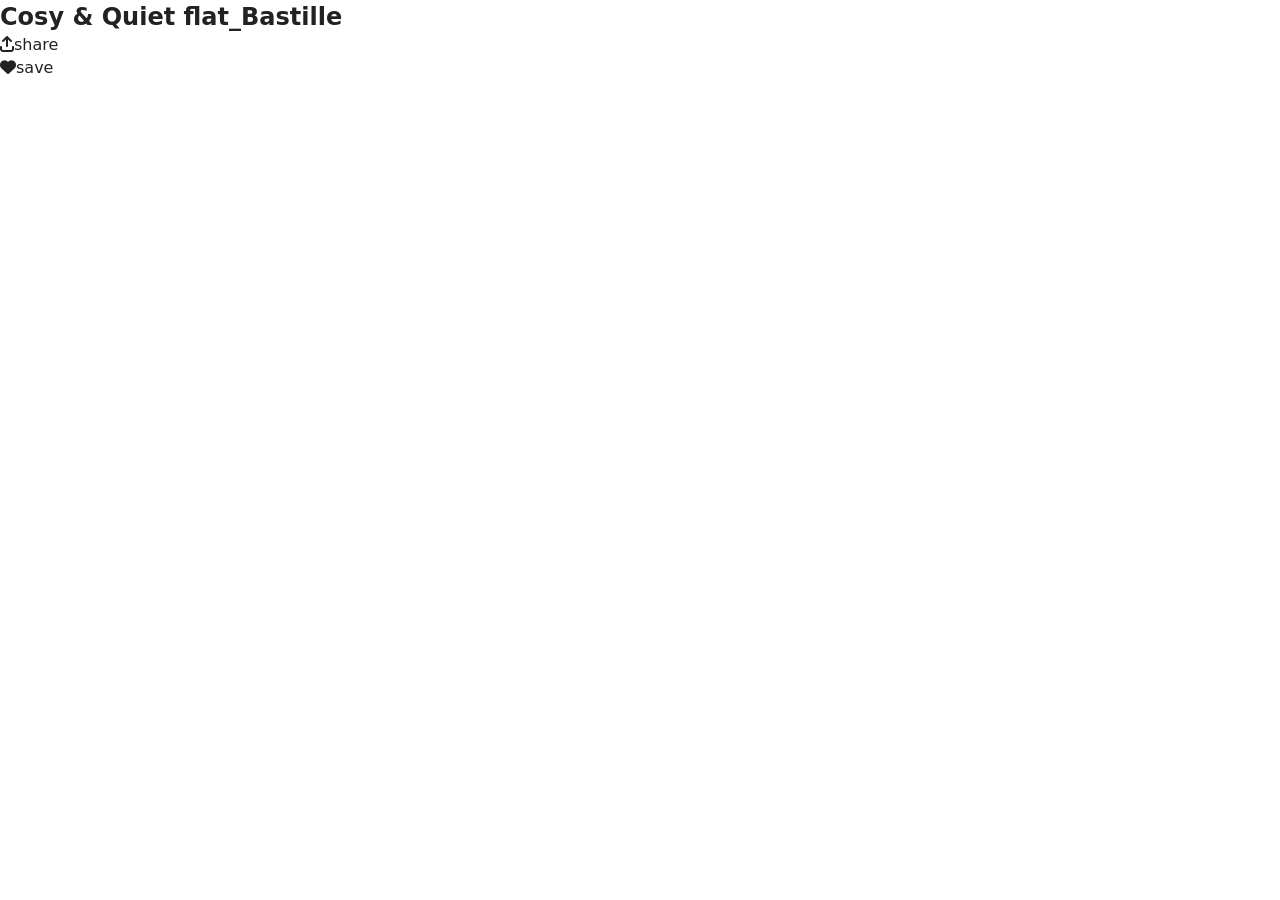
==== details.html @ 927b3cc2 "add it" ====
<!DOCTYPE html>
<html lang="en">
<head>
    <meta charset="UTF-8">
    <meta name="viewport" content="width=device-width, initial-scale=1.0">
    <title>Details</title>
    <link rel="stylesheet" href="styles/base.css"/>
    <link rel="stylesheet" href="styles/layout.css"/>
    <link rel="stylesheet" href="styles/all.min.css"/>
    <link rel="stylesheet" href="styles/Pages/details.css"/>
</head>
<body>
    <section class="header_details">
        <h2 class="place_title">Cosy & Quiet flat_Bastille</h2>
        <div class="actions">
            <ul>
                <li><i class="fa-solid fa-arrow-up-from-bracket"></i><a href="#">share</a></li>
                <li><i class="fa-solid fa-heart"></i><a href="#">save</a></li>
            </ul>
        </div>
    </section>
    <script src="scripts/details.js"></script>
</body>
</html>
---- styles/base.css ----
:root {
    --primary-color: #FF385C;
    --text-color: #222222;
    --card-bg: #717171;
    --border-color: #DDDDDD;
    --bg-color: #FFFFFF;
    --shadow: 0 6px 16px rgba(0,0,0,0.12);
    --font-main: 'Circular', -apple-system, system-ui, sans-serif;
}
.dark{
    --primary-color: #FF385C;
    --text-color: #FFFFFF;
    --card-bg: #1e1e1e;
    --border-color: #DDDDDD;
    --bg-color: #222222;
    --shadow: 0 6px 16px rgba(0,0,0,0.5);
}

* {
    margin: 0;
    padding: 0;
    box-sizing: border-box;
}

body {
    font-family: var(--font-main);
    color: var(--text-color);
    line-height: 1.43;
    background-color: var(--bg-color);
}

img {
    max-width: 100%;
    display: block;
}

ul { list-style: none; }
a { text-decoration: none; color: inherit; }
button { cursor: pointer; border: none; background: none; font-family: inherit; }
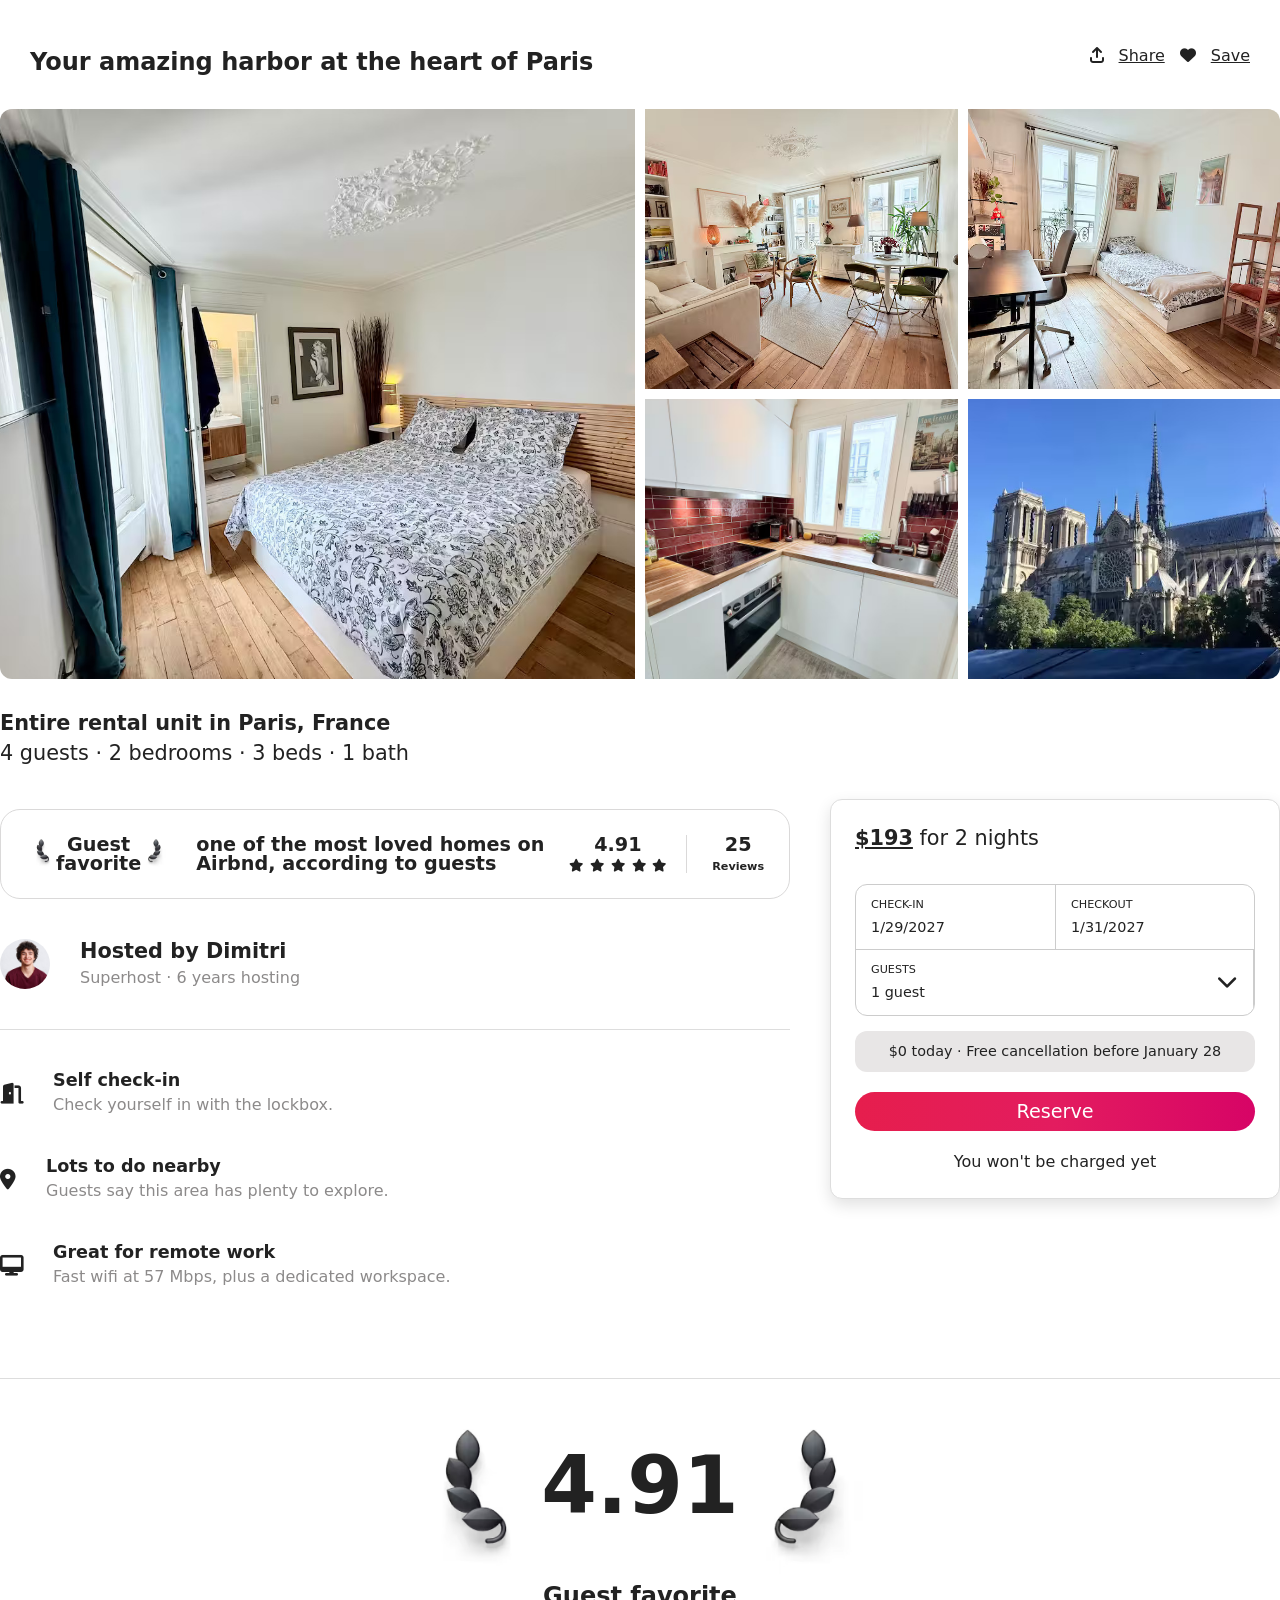
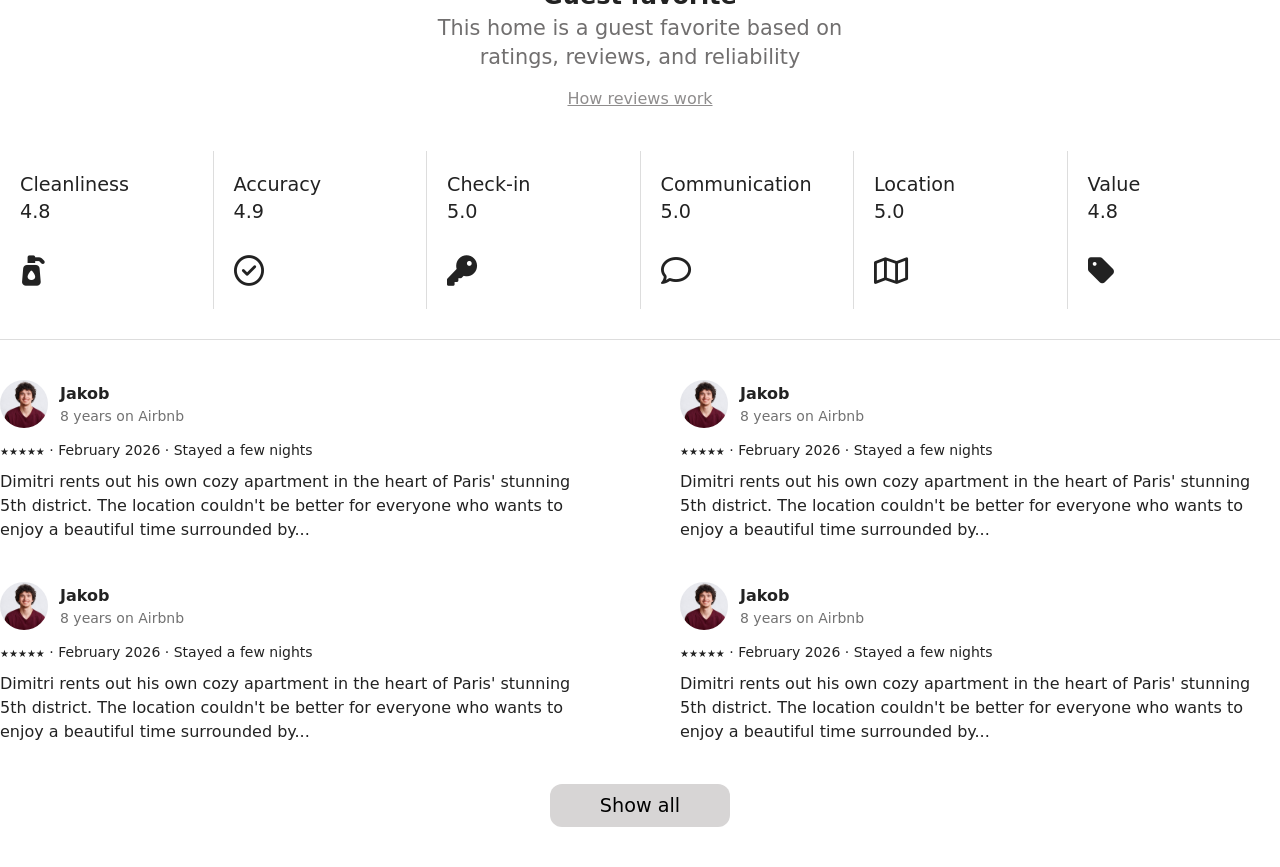
==== commit 6eabce18: "add all about details page" ====
--- a/details.html
+++ b/details.html
@@ -10,15 +10,244 @@
     <link rel="stylesheet" href="styles/Pages/details.css"/>
 </head>
 <body>
-    <section class="header_details">
-        <h2 class="place_title">Cosy & Quiet flat_Bastille</h2>
+    <section class="header_details container flex">
+        <h2 class="place_title">Your amazing harbor at the heart of Paris</h2>
         <div class="actions">
-            <ul>
-                <li><i class="fa-solid fa-arrow-up-from-bracket"></i><a href="#">share</a></li>
-                <li><i class="fa-solid fa-heart"></i><a href="#">save</a></li>
+            <ul class="flex">
+                <li><i class="fa-solid fa-arrow-up-from-bracket"></i><a href="#" onclick="sharePlace(event)">Share</a></li>
+                <li><i class="fa-solid fa-heart" id="heart-icon"></i><a href="#" onclick="savePlace(event)">Save</a></li>
             </ul>
         </div>
     </section>
+    <section class="all_picture container">
+        <div class="picture_list">
+            <img src="images/picture_one.jpg" alt="Main Picture" class="big_picture"/>
+            <img src="images/list_img1.jpg" alt="Image Part 1"/>
+            <img src="images/list_img2.jpg" alt="Image Part 2"/>
+            <img src="images/list_img3.jpg" alt="Image Part 3"/>
+            <img src="images/list_img4.jpg" alt="Image Part 4"/>
+        </div>
+    </section>
+    <section class="content container flex">
+        <section class="left-side">
+            <h4>Entire rental unit in Paris, France</h4>
+            <p>4 guests &middot; 2 bedrooms &middot; 3 beds &middot; 1 bath</p>
+            <div class="reviews flex">
+                <div class="leaf flex">
+                    <img src="images/left_leaf.jpg" alt="left leaf"/>
+                    <p class="guest">Guest<br>favorite</p>
+                    <img src="images/right_leaf.jpg" alt="right leaf"/>
+                </div>
+                <p class="describe">one of the most loved homes on<br>Airbnd, according to guests</p>
+                <div class="star">
+                    <p class="rev_num">4.91</p>
+                    <i class="fa-solid fa-star"></i>
+                    <i class="fa-solid fa-star"></i>
+                    <i class="fa-solid fa-star"></i>
+                    <i class="fa-solid fa-star"></i>
+                    <i class="fa-solid fa-star"></i>
+                </div>
+                <div class="total_review">
+                    <p class="rev_num">25</p>
+                    <span class="review_span">Reviews</span>
+                </div>
+            </div>
+            <div class="picture_info flex">
+                <img src="images/person_picture.jpg" alt="person_picture"/>
+                <div class="picture_text">
+                    <p>Hosted by Dimitri</p>
+                    <span>Superhost &middot; 6 years hosting</span>
+                </div>
+            </div>
+            <div class="all_icon">
+                <div class="icons flex">
+                    <i class="fa-solid fa-door-open"></i>
+                    <div class="icon_text">
+                    <p>Self check-in</p>
+                    <span>Check yourself in with the lockbox.</span>
+                </div>
+                </div>
+                    <div class="icons flex">
+                    <i class="fa-solid fa-location-dot"></i>
+                    <div class="icon_text">
+                    <p>Lots to do nearby</p>
+                    <span>Guests say this area has plenty to explore.</span>
+                </div>
+                </div>
+                <div class="icons flex">
+                    <i class="fa-solid fa-desktop"></i>
+                    <div class="icon_text">
+                    <p>Great for remote work</p>
+                    <span>Fast wifi at 57 Mbps, plus a dedicated workspace.</span>
+                </div>
+                </div>
+            </div>
+        </section>
+        <aside class="right_side">
+            <p class="price"><span>$193</span> for 2 nights</p>
+            <table>
+                <tr class="first_row">
+                    <td>
+                        <div class="label">CHECK-IN</div>
+                        <div class="value">1/29/2027</div>
+                    </td>
+                    <td>
+                        <div class="label">CHECKOUT</div>
+                        <div class="value">1/31/2027</div>
+                    </td>
+                    <tr>
+                    <td colspan="2">
+                    <div class="guests flex">
+                        <div>
+                        <div class="label">GUESTS</div>
+                        <div class="value">1 guest</div>
+                        </div>
+                        <div class="arrow"><i class="fa-solid fa-chevron-down"></i></div>
+                    </div>
+                    </td>
+                </tr>
+                </tr>
+            </table>
+            <p class="info_price">$0 today · Free cancellation before January 28</p>
+            <button class="reserve">Reserve</button>
+            <p class="charged_now">You won't be charged yet</p>
+        </aside>
+    </section>
+    <section class="show_review">
+        <div class="show_photo flex">
+            <img src="images/left_leaf.jpg" alt="left leaf"/>
+            <p>4.91</p>
+            <img src="images/right_leaf.jpg" alt="right leaf"/>
+        </div>
+        <div class="show_text">
+            <h5>Guest favorite</h5>
+            <p>This home is a guest favorite based on <br> ratings, reviews, and reliability</p>
+            <a href="#">How reviews work</a>
+        </div>
+        <div class="show_icons container flex">
+            <div class="show_icon_one flex">
+                <p>Cleanliness</p>
+                <p class="show_num">4.8</p>
+                <i class="fa-solid fa-pump-soap"></i>
+            </div>
+            <div class="show_icon_one">
+                <p>Accuracy</p>
+                <p class="show_num">4.9</p>
+                <i class="fa-regular fa-circle-check"></i>
+            </div>
+            <div class="show_icon_one">
+                <p>Check-in</p>
+                <p class="show_num">5.0</p>
+                <i class="fa-solid fa-key"></i>
+            </div>
+            <div class="show_icon_one">
+                <p>Communication</p>
+                <p class="show_num">5.0</p>
+                <i class="fa-regular fa-comment"></i>
+            </div>
+            <div class="show_icon_one">
+                <p>Location</p>
+                <p class="show_num">5.0</p>
+                <i class="fa-regular fa-map"></i>
+            </div>
+            <div class="show_icon_one">
+                <p>Value</p>
+                <p class="show_num">4.8</p>
+                <i class="fa-solid fa-tag"></i>
+            </div>
+        </div>
+
+    </section>
+    <section class="comments">
+        <div class="all_comments container">
+            <div class="comment_card">
+            <div class="user_info">
+                <img src="images/person_picture.jpg" alt="Jakob">
+                <div class="user_details">
+                    <h4>Jakob</h4>
+                    <p>8 years on Airbnb</p>
+                </div>
+            </div>
+            <div class="comment_meta">
+                <span class="stars">★★★★★</span> · 
+                <span class="date">February 2026</span> · 
+                <span class="stay_type">Stayed a few nights</span>
+            </div>
+            <p class="comment_text">
+                Dimitri rents out his own cozy apartment in the heart of Paris' stunning 5th district. The location couldn't be better for everyone who wants to enjoy a beautiful time surrounded by...
+            </p>
+        </div>
+        <div class="comment_card">
+            <div class="user_info">
+                <img src="images/person_picture.jpg" alt="Jakob">
+                <div class="user_details">
+                    <h4>Jakob</h4>
+                    <p>8 years on Airbnb</p>
+                </div>
+            </div>
+            <div class="comment_meta">
+                <span class="stars">★★★★★</span> · 
+                <span class="date">February 2026</span> · 
+                <span class="stay_type">Stayed a few nights</span>
+            </div>
+            <p class="comment_text">
+                Dimitri rents out his own cozy apartment in the heart of Paris' stunning 5th district. The location couldn't be better for everyone who wants to enjoy a beautiful time surrounded by...
+            </p>
+        </div>
+        <div class="comment_card">
+            <div class="user_info">
+                <img src="images/person_picture.jpg" alt="Jakob">
+                <div class="user_details">
+                    <h4>Jakob</h4>
+                    <p>8 years on Airbnb</p>
+                </div>
+            </div>
+            <div class="comment_meta">
+                <span class="stars">★★★★★</span> · 
+                <span class="date">February 2026</span> · 
+                <span class="stay_type">Stayed a few nights</span>
+            </div>
+            <p class="comment_text">
+                Dimitri rents out his own cozy apartment in the heart of Paris' stunning 5th district. The location couldn't be better for everyone who wants to enjoy a beautiful time surrounded by...
+            </p>
+        </div>
+        <div class="comment_card">
+            <div class="user_info">
+                <img src="images/person_picture.jpg" alt="Jakob">
+                <div class="user_details">
+                    <h4>Jakob</h4>
+                    <p>8 years on Airbnb</p>
+                </div>
+            </div>
+            <div class="comment_meta">
+                <span class="stars">★★★★★</span> · 
+                <span class="date">February 2026</span> · 
+                <span class="stay_type">Stayed a few nights</span>
+            </div>
+            <p class="comment_text">
+                Dimitri rents out his own cozy apartment in the heart of Paris' stunning 5th district. The location couldn't be better for everyone who wants to enjoy a beautiful time surrounded by...
+            </p>
+        </div>
+        </div>
+        <button class="btn_show_all">Show all</button>
+    </section>
+    <div id="shareModal" class="share-modal">
+    <div class="modal-content">
+        <span class="close-btn" onclick="closeShare()">&times;</span>
+        <h3>Share this place</h3>
+        <div class="share-options">
+            <a id="whatsappLink" href="#" target="_blank">
+                <i class="fa-brands fa-whatsapp"></i> WhatsApp
+            </a>
+            <a id="facebookLink" href="#" target="_blank">
+                <i class="fa-brands fa-facebook"></i> Facebook
+            </a>
+            <button onclick="copyLink()">
+                <i class="fa-solid fa-copy"></i> Copy Link
+            </button>
+        </div>
+    </div>
+</div>
     <script src="scripts/details.js"></script>
 </body>
 </html>
--- a/styles/Pages/details.css
+++ b/styles/Pages/details.css
@@ -0,0 +1,355 @@
+* {
+    margin: 0;
+    padding: 0;
+    box-sizing: border-box;
+}
+.flex {
+    display: flex;
+}
+.header_details {
+    justify-content: space-between;
+    margin-top: 15px;
+    padding: 30px;
+}
+.header_details ul {
+    gap: 15px;
+}
+.header_details ul li a {
+    text-decoration: underline;
+    margin-left: 15px;
+}
+.picture_list {
+    display: grid;
+    grid-template-columns: repeat(4, 1fr);
+    grid-template-rows: repeat(2, 280px);
+    gap: 10px;
+    border-radius: 12px;
+    overflow: hidden;
+}
+.picture_list img {
+    width: 100%;
+    height: 100%;
+    object-fit: cover;
+}
+.picture_list .big_picture {
+    grid-column: 1 / 3;
+    grid-row: 1 / 3;
+}
+.content {
+    margin-top: 30px;
+    font-size: 1.3rem;
+    justify-content: space-between;
+    align-items: center;
+    padding-bottom: 90px;
+    border-bottom: 1px solid var(--border-color);
+}
+.left-side .reviews {
+    border: 1px solid rgb(218, 217, 217);
+    margin-top: 40px;
+    padding: 25px;
+    line-height: 1;
+    border-radius: 20px;
+    gap: 25px;
+    font-size: 1.2rem;
+    font-weight: 600;   
+}
+.left-side .reviews .leaf {
+    align-items: center;
+}
+.left-side .reviews .leaf img {
+    width: 30px;
+    height: 30px;
+    object-fit: contain;
+}
+.left-side .reviews .leaf .guest {
+    text-align: center; 
+    display: inline-block;
+}
+.left-side .reviews .star {
+    text-align: center;
+    padding-right: 20px;
+    border-right: 1px solid rgb(218, 217, 217);
+}
+.left-side .reviews .star i {
+    font-size: 0.8rem;
+}
+.left-side .reviews .total_review {
+    text-align: center;
+}
+.review_span {
+    font-size: 0.7rem;
+}
+.right_side {
+    width: 100%;
+    max-width: 450px;
+    position: sticky;
+    top: 100px;  
+    border: 1px solid var(--border-color);
+    padding: 24px;
+    border-radius: 12px;
+    box-shadow: var(--shadow);
+    background-color: var(--bg-color);
+}
+.right_side .price span {
+    text-decoration: underline;
+    font-weight: bold;
+}
+.right_side table{
+    width: 100%;
+    max-width: 400px;
+    border: 1px solid #ccc;
+    border-radius: 12px;
+    border-spacing: 0;  
+    border-collapse: separate; 
+    font-family: var(--font-main);
+    overflow: hidden;
+    margin-top: 30px;
+}
+td {
+    padding: 12px 15px;
+    border-bottom: 1px solid #ccc;
+    border-right: 1px solid #ccc;
+    vertical-align: top;
+}
+
+td:nth-child(2) {
+    border-right: none;
+}
+tr:last-child td {
+    border-bottom: none;
+}
+.label {
+    font-size: 0.7rem; 
+    color: var(--text-color);
+    margin-bottom: 4px;
+}
+.value {
+    font-size: 0.9rem;
+    color: var(--text-color);
+}
+.guests {
+    justify-content: space-between;
+    align-items: center;
+    width: 100%;
+}
+.right_side .info_price {
+    background-color: #e8e6e6;
+    padding: 10px;
+    font-size: 0.9rem;
+    text-align: center;
+    margin-top: 15px;
+    border-radius: 12px;
+}
+.right_side .reserve {
+    width: 100%;
+    text-align: center;
+    font-size: 1.2rem;
+    background: linear-gradient(to right, #E61E4D 0%, #E31C5F 50%, #D70466 100%);
+    color: white;
+    border-radius: 20px;
+    padding: 8px;
+    margin-top: 20px;
+}
+.right_side .charged_now {
+    text-align: center;
+    font-size: 1rem;
+    margin-top: 20px;
+}
+.picture_info {
+    margin-top: 40px;
+    gap: 30px;
+    align-items: center;
+    padding-bottom: 40px;
+    border-bottom: 1px solid var(--border-color);
+}
+.picture_info img {
+    width: 50px;
+    height: 50px;
+    object-fit: cover;
+    border-radius: 50%;
+}
+.picture_info .picture_text {
+    line-height: 1.2;
+}
+.picture_info .picture_text p {
+    font-weight: 600;
+    font-size: 1.3rem;
+}
+.picture_info .picture_text span {
+    color: #8c8a8a;
+    font-size: 1rem;
+}
+.all_icon {
+    
+}
+.icons {
+    margin-top: 40px;
+    gap: 30px;
+    align-items: center;
+}
+.icons {
+    line-height: 1.2;
+}
+.icons .icon_text p {
+    font-weight: 600;
+    font-size: 1.1rem;
+}
+.icons .icon_text span {
+    color: #8c8a8a;
+    font-size: 1rem;
+}
+.show_review {
+    padding-bottom: 30px;
+    border-bottom: 1px solid var(--border-color);
+}
+.show_review .show_photo {
+    justify-content: center;
+    margin-top: 50px;
+}
+.show_review .show_photo img {
+    width: 150px;
+    height: 150px;
+    object-fit: contain;
+}
+.show_review .show_photo p {
+    font-size: 5rem;
+    font-weight: 600;
+}
+.show_text {
+    text-align: center;
+}
+.show_text h5 {
+    font-size: 1.5rem;
+}
+.show_text p {
+    color: #716f6f;
+    font-size: 1.3rem;
+    margin-bottom: 15px;
+}
+.show_text a {
+    text-decoration: underline;
+    color: #8f8d8d;
+    font-size: 1rem;
+}
+.show_icons {
+    justify-content: space-evenly;
+    text-align: left;
+    margin-top: 40px;
+}
+.show_icon_one {
+    border-right: 1px solid var(--border-color);
+    flex-direction: column; 
+    align-items: flex-start;
+    flex: 1;
+    padding: 20px;
+    font-size: 1.2rem;
+}
+.show_icon_one:last-child {
+    border-right: none;
+}
+.show_icon_one .show_num{
+    margin-bottom: 30px;
+}
+.show_icon_one i {
+    font-size: 1.9rem;
+}
+.comments {
+    margin-top: 40px;
+    padding-bottom: 40px;
+}
+.all_comments {
+    display: grid;
+    grid-template-columns: 1fr 1fr; 
+    column-gap: 80px; 
+    row-gap: 40px;
+}
+.user_info {
+    display: flex;
+    align-items: center;
+    gap: 12px;
+    margin-bottom: 12px;
+}
+.user_info img {
+    width: 48px;
+    height: 48px;
+    border-radius: 50%; 
+    object-fit: cover;
+}
+.user_details h4 {
+    margin: 0;
+    font-size: 16px;
+    font-weight: 600;
+    color: var(--text-color);
+}
+.user_details p {
+    margin: 0;
+    font-size: 14px;
+    color: #717171;
+}
+.comment_meta {
+    font-size: 14px;
+    margin-bottom: 10px;
+    font-weight: 500;
+}
+.stars {
+    font-size: 10px;  
+}
+.comment_text {
+    line-height: 24px;
+    color: var(--text-color);
+}
+.comments .btn_show_all {
+    display: block;
+    margin: 0 auto;
+    background-color: #d7d5d5;
+    padding: 10px 50px;
+    border-radius: 12px;
+    margin-top: 40px;
+    font-size: 1.2rem;
+}
+.share-modal {
+    display: none;
+    position: fixed;
+    z-index: 1000;
+    left: 0; 
+    top: 0;
+    width: 100%; 
+    height: 100%;
+    background-color: rgba(0,0,0,0.5); 
+}
+.modal-content {
+    background-color: white;
+    margin: 15% auto;
+    padding: 20px;
+    width: 300px;
+    border-radius: 12px;
+    text-align: center;
+    position: relative;
+}
+.close-btn {
+    position: absolute; 
+    right: 15px; 
+    top: 10px;
+    font-size: 1.3rem; 
+    cursor: pointer;
+}
+.share-options a, .share-options button {
+    display: block;
+    padding: 10px;
+    margin: 10px 0;
+    text-decoration: none;
+    color: #333;
+    border: 1px solid #ddd;
+    border-radius: 8px;
+    width: 100%;
+}
+.share-options i {
+    margin-right: 10px; 
+    font-size: 1.1rem; 
+}
+.fa-whatsapp { 
+    color: #25D366; 
+}
+.fa-facebook { 
+    color: #1877F2; 
+}
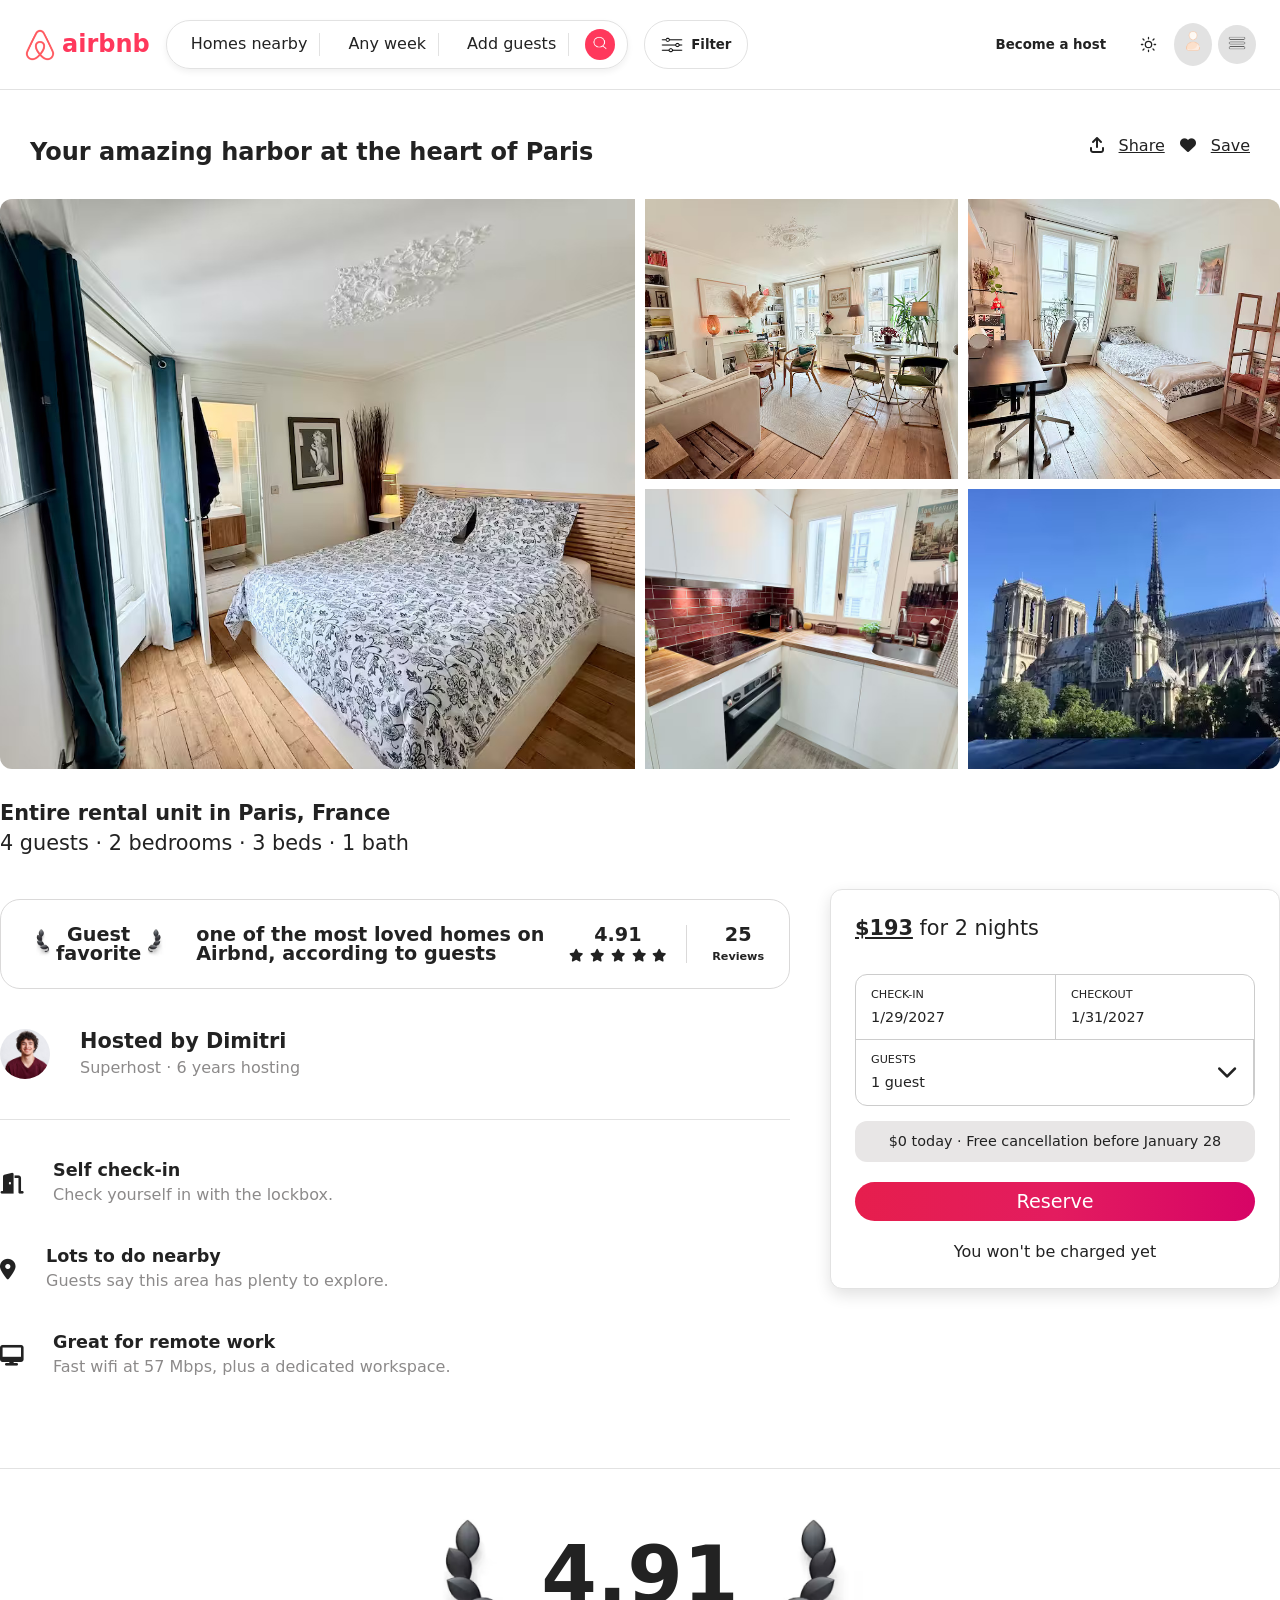
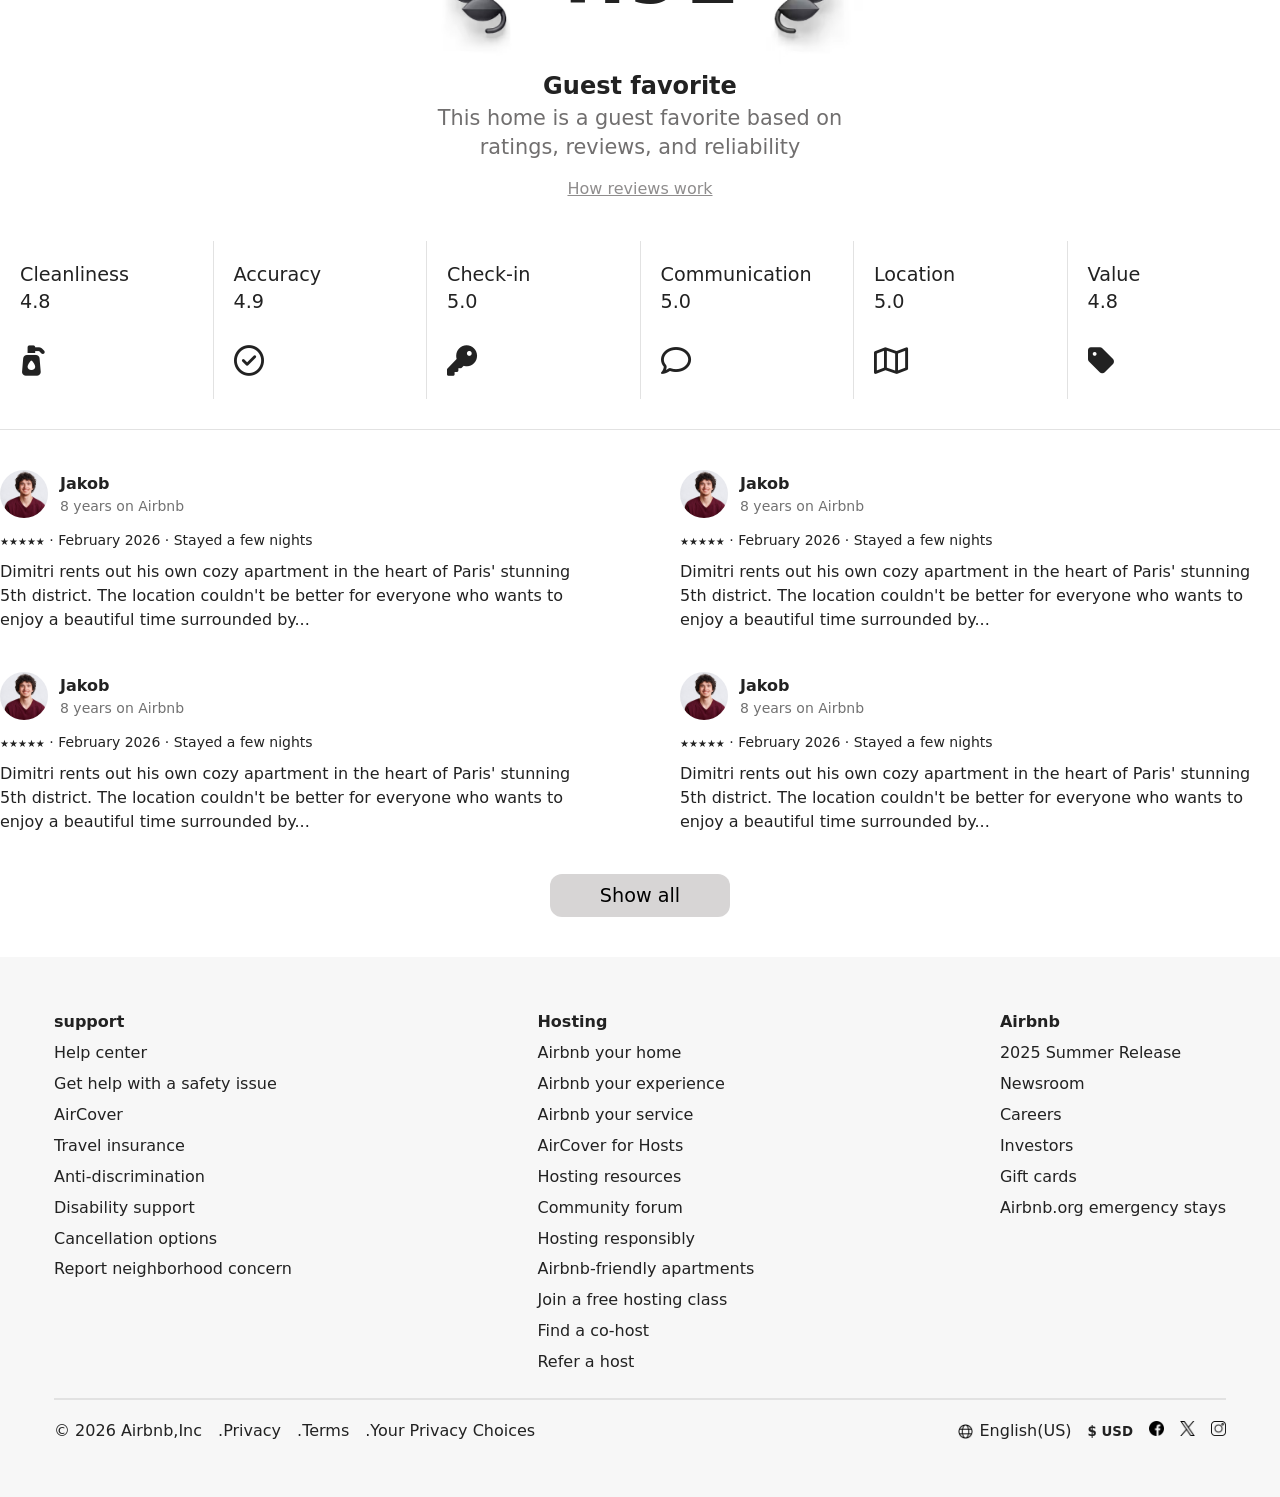
==== commit 5de6ce1b: "add footer and nav for details page" ====
--- a/details.html
+++ b/details.html
@@ -8,8 +8,122 @@
     <link rel="stylesheet" href="styles/layout.css"/>
     <link rel="stylesheet" href="styles/all.min.css"/>
     <link rel="stylesheet" href="styles/Pages/details.css"/>
+    <link rel="stylesheet" href="styles/nav.css">
 </head>
 <body>
+      <nav>
+      <div class="right">
+        <div class="logo">
+          <a href="./index.html">
+            <img src="./assets/airbnb.png" alt="Airbnb Logo" />
+            <span>airbnb</span>
+          </a>
+        </div>
+        <ul class="nav-links">
+          <li class="link-main link"><a href="">Homes nearby</a></li>
+          <li class="link-sub link"><a href="">Any week</a></li>
+          <li class="link-sub link"><a href="">Add guests</a></li>
+
+          <a href="./search.html"><button class="search-btn">
+            <img src="./assets/search.png" alt="Search Icon" class="icon" />
+          </button>
+          </a>
+        </ul>
+        <button class="filter">
+          <img
+            src="./assets/filterlight.png"
+            alt="Filter Icon"
+            class="icon"
+          /><span>Filter</span>
+        </button>
+      </div>
+      <div class="left">
+        <button class="host-btn">Become a host</button>
+        <button
+          class="theme-toggle"
+          id="themeToggle"
+          aria-label="Toggle dark mode"
+        >
+          <svg
+            class="icon-sun"
+            viewBox="0 0 24 24"
+            fill="none"
+            xmlns="http://www.w3.org/2000/svg"
+            width="17"
+            height="17"
+          >
+            <circle
+              cx="12"
+              cy="12"
+              r="4.5"
+              stroke="currentColor"
+              stroke-width="1.8"
+            />
+            <path
+              d="M12 2v2M12 20v2M4.22 4.22l1.42 1.42M18.36 18.36l1.42 1.42M2 12h2M20 12h2M4.22 19.78l1.42-1.42M18.36 5.64l1.42-1.42"
+              stroke="currentColor"
+              stroke-width="1.8"
+              stroke-linecap="round"
+            />
+          </svg>
+          <svg
+            class="icon-moon"
+            viewBox="0 0 24 24"
+            fill="none"
+            xmlns="http://www.w3.org/2000/svg"
+            width="17"
+            height="17"
+          >
+            <path
+              d="M21 12.79A9 9 0 1111.21 3 7 7 0 0021 12.79z"
+              stroke="currentColor"
+              stroke-width="1.8"
+              stroke-linecap="round"
+              stroke-linejoin="round"
+            />
+          </svg>
+        </button>
+        <a class="btn user" href="./profile.html">
+          <img src="./assets/user.png" alt="User Icon" class="icon" />
+        </a>
+        <div class="profile-menu" id="profileMenu">
+          <button class="btn" id="profileBtn">
+            <img
+              src="./assets/menu.png"
+              alt="User Menu Icon"
+              class="icon menu"
+            />
+          </button>
+          <div
+            class="dropdown-menu"
+            id="dropdownMenu"
+            role="menu"
+            aria-hidden="true"
+          >
+            <div class="dropdown-group">
+              <a href="#" class="dropdown-item" role="menuitem">Wishlist</a>
+              <a href="#" class="dropdown-item" role="menuitem">Trips</a>
+              <a href="#" class="dropdown-item" role="menuitem">Messages</a>
+              <a href="./profile.html" class="dropdown-item" role="menuitem"
+                >Profile</a
+              >
+            </div>
+            <div class="dropdown-divider"></div>
+            <div class="dropdown-group">
+              <a href="./settings.html" class="dropdown-item" role="menuitem"
+                >Account Settings</a
+              >
+              <a href="#" class="dropdown-item" role="menuitem"
+                >Languages & Currency</a
+              >
+              <a href="#" class="dropdown-item" role="menuitem">Help Center</a>
+              <div class="dropdown-divider"></div>
+              <a href="#" class="dropdown-item" role="menuitem">Logout</a>
+            </div>
+          </div>
+        </div> 
+      </div>
+    </nav>
     <section class="header_details container flex">
         <h2 class="place_title">Your amazing harbor at the heart of Paris</h2>
         <div class="actions">
@@ -248,6 +362,77 @@
         </div>
     </div>
 </div>
+ <footer>
+      <div class="pages-link">
+        <div>
+          <h6>support</h6>
+          <p>Help center</p>
+          <p>Get help with a safety issue</p>
+          <p>AirCover</p>
+          <p>Travel insurance</p>
+          <p>Anti-discrimination</p>
+          <p>Disability support</p>
+          <p>Cancellation options</p>
+          <p>Report neighborhood concern</p>
+        </div>
+        <div>
+          <h6>Hosting</h6>
+          <p>Airbnb your home</p>
+          <p>Airbnb your experience</p>
+          <p>Airbnb your service</p>
+          <p>AirCover for Hosts</p>
+          <p>Hosting resources</p>
+          <p>Community forum</p>
+          <p>Hosting responsibly</p>
+          <p>Airbnb-friendly apartments</p>
+          <p>Join a free hosting class</p>
+          <p>Find a co‑host</p>
+          <p>Refer a host</p>
+        </div>
+        <div>
+          <h6>Airbnb</h6>
+          <p>2025 Summer Release</p>
+          <p>Newsroom</p>
+          <p>Careers</p>
+          <p>Investors</p>
+          <p>Gift cards</p>
+          <p>Airbnb.org emergency stays</p>
+        </div>
+      </div>
+      <div class="bottom">
+        <div class="right-footer">
+          <span> © 2026 Airbnb,Inc </span>
+          <a href=""> .Privacy </a>
+          <a href=""> .Terms </a>
+          <a href=""> .Your Privacy Choices</a>
+        </div>
+        <div class="left-footer">
+          <a href="" class="global"
+            ><img
+              src="./assets/web.png"
+              class="footer-icon"
+              alt="global"
+            />English(US)</a
+          >
+          <button onclick="USDToIls(this)">$ USD</button>
+          <a href=""
+            ><img
+              src="./assets/facebook.png"
+              alt="facebook"
+              class="footer-icon"
+          /></a>
+          <a href=""
+            ><img src="./assets/twitter.png" alt="twitter" class="footer-icon"
+          /></a>
+          <a href=""
+            ><img
+              src="./assets/instagram.png"
+              alt="instagram"
+              class="footer-icon"
+          /></a>
+        </div>
+      </div>
+    </footer>
     <script src="scripts/details.js"></script>
 </body>
 </html>
--- a/styles/base.css
+++ b/styles/base.css
@@ -1,39 +1,248 @@
 :root {
-    --primary-color: #FF385C;
-    --text-color: #222222;
-    --card-bg: #717171;
-    --border-color: #DDDDDD;
-    --bg-color: #FFFFFF;
-    --shadow: 0 6px 16px rgba(0,0,0,0.12);
-    --font-main: 'Circular', -apple-system, system-ui, sans-serif;
-}
-.dark{
-    --primary-color: #FF385C;
-    --text-color: #FFFFFF;
-    --card-bg: #1e1e1e;
-    --border-color: #DDDDDD;
-    --bg-color: #222222;
-    --shadow: 0 6px 16px rgba(0,0,0,0.5);
+  --primary-color: #ff385c;
+  --text-color: #222222;
+  --card-bg: #f7f7f7;
+  --border-color: #e2e2e2;
+  --bg-color: #ffffff;
+  --shadow: 0 6px 16px rgba(0, 0, 0, 0.12);
+  --secondary-text: #717171;
+  --font-main: 'Circular', -apple-system, system-ui, sans-serif;
+}
+.dark {
+  --primary-color: #ff385c;
+  --text-color: #ffffff;
+  --card-bg: #1e1e1e;
+  --border-color: #dddddd;
+  --bg-color: #222222;
+  --shadow: 0 6px 16px rgba(0, 0, 0, 0.5);
+  --secondary-text: #a0a0a0;
 }
 
 * {
-    margin: 0;
-    padding: 0;
-    box-sizing: border-box;
+  margin: 0;
+  padding: 0;
+  box-sizing: border-box;
 }
 
 body {
-    font-family: var(--font-main);
-    color: var(--text-color);
-    line-height: 1.43;
-    background-color: var(--bg-color);
-}
-
-img {
-    max-width: 100%;
-    display: block;
+  font-family: var(--font-main);
+  color: var(--text-color);
+  line-height: 1.43;
+  background-color: var(--bg-color);
+}
+
+.dropdown-menu {
+  position: absolute;
+  top: calc(100% + 10px);
+  right: 0;
+  min-width: 220px;
+  background: var(--bg-color);
+  border: 1px solid var(--border-color);
+  border-radius: var(--radius-md);
+  box-shadow: var(--shadow-lg);
+  opacity: 0;
+  transform: translateY(-8px) scale(0.97);
+  pointer-events: none;
+  transition:
+    opacity 0.2s ease,
+    transform 0.2s ease;
+  z-index: 200;
+}
+.dropdown-menu.open {
+  opacity: 1;
+  transform: translateY(0) scale(1);
+  pointer-events: auto;
+}
+.dropdown-group {
+  padding: 8px 0;
+}
+.dropdown-item {
+  display: block;
+  padding: 10px 16px;
+  font-size: 14px;
+  color: var(--text-color);
+  transition: background 0.15s ease;
+}
+.dropdown-item:hover {
+  background: var(--bg-secondary);
+}
+.dropdown-divider {
+  height: 1px;
+  background: var(--border-color);
+}
+
+.theme-toggle {
+  width: 40px;
+  height: 40px;
+  border-radius: 50%;
+  display: flex;
+  align-items: center;
+  justify-content: center;
+  color: var(--text-color);
+  position: relative;
+  transition: background 0.2s ease;
+  border: none;
+  background: none;
+  cursor: pointer;
+}
+.theme-toggle:hover {
+  background: var(--bg-secondary);
+}
+
+
+.icon-sun,
+.icon-moon {
+  position: absolute;
+  transition:
+    opacity 0.25s ease,
+    transform 0.3s ease;
+}
+.icon-moon {
+  opacity: 0;
+  transform: rotate(-30deg) scale(0.8);
+}
+.icon-sun {
+  opacity: 1;
+  transform: rotate(0) scale(1);
+}
+.dark .icon-sun {
+  opacity: 0;
+  transform: rotate(30deg) scale(0.8);
+}
+.dark .icon-moon {
+  opacity: 1;
+  transform: rotate(0) scale(1);
+}
+
+footer {
+  background-color: var(--card-bg);
+  padding: 54px;
+}
+.pages-link {
+  display: flex;
+  justify-content: space-between;
+  padding-bottom: 16px;
+  border-bottom: 2px solid var(--border-color);
+}
+footer h6 {
+  font-size: 16px;
+  padding-bottom: 8px;
+}
+footer p {
+  padding-bottom: 8px;
+}
+.footer a {
+  cursor: pointer;
+}
+.global {
+  display: flex;
+  align-items: center;
+  gap: 6px;
+}
+.bottom {
+  display: flex;
+  justify-content: space-between;
+  padding-top: 20px;
+}
+.footer-icon {
+  width: 15px;
+  height: 15px;
+}
+.left-footer,
+.right-footer {
+  display: flex;
+  gap: 16px;
+  align-items: center;
+}
+.left-footer {
+  font-weight: 500;
 }
 
 ul { list-style: none; }
 a { text-decoration: none; color: inherit; }
-button { cursor: pointer; border: none; background: none; font-family: inherit; }  +button { cursor: pointer; border: none; background: none; font-family: inherit; }  
+.right-footer a:hover {
+  text-decoration: underline;
+}
+footer button {
+  border: none;
+  background: none;
+  font-weight: 600;
+  cursor: pointer;
+  color: var(--text-color);
+}
+@media (max-width: 768px) {
+  .host-btn,
+  .user {
+    display: none;
+  }
+  .search-btn {
+    display: none;
+  }
+  .right {
+    align-items: center;
+  }
+
+  .filter span {
+    display: none;
+  }
+  .filter {
+    align-items: center;
+    justify-content: center;
+    border-radius: 50%;
+    margin-right: 6px;
+    padding: 20px;
+    width: 27px;
+    height: 27px;
+  }
+  .icon {
+    width: 20px;
+    height: 20px;
+  }
+
+  .logo span {
+    display: none;
+  }
+  .nav-links {
+    flex-wrap: wrap;
+    justify-content: center;
+  }
+
+  .link-main {
+    width: 100%;
+    text-align: center;
+    border-right: none;
+    padding-bottom: 4px;
+  }
+  .link-sub {
+    border-right: 1px solid var(--border-color);
+    font-size: 13px;
+  }
+  .nav-links li {
+    border-right: none;
+  }
+  footer {
+    padding: 32px 24px;
+  }
+
+  .pages-link {
+    flex-direction: column;
+    gap: 24px;
+  }
+
+  .bottom {
+    flex-direction: column;
+    gap: 16px;
+    align-items: center;
+    text-align: center;
+  }
+
+  .left-footer {
+    flex-wrap: wrap;
+    justify-content: center;
+    gap: 12px;
+  }
+  nav {
+    justify-content: center;
+  }
+}
--- a/styles/nav.css
+++ b/styles/nav.css
@@ -0,0 +1,119 @@
+ul {
+  list-style: none;
+}
+a {
+  text-decoration: none;
+  color: inherit;
+}
+nav {
+  display: flex;
+  justify-content: space-between;
+  padding: 20px 24px;
+  border-bottom: 1px solid var(--border-color);
+  position: sticky;
+  top: 0;
+  z-index: 100;
+  background-color: var(--bg-color);
+}
+.logo {
+  display: flex;
+  align-items: center;
+  gap: 6px;
+  font-size: 24px;
+  font-weight: 700;
+  color: var(--primary-color);
+}
+
+.logo a {
+  display: flex;
+  gap: 6px;
+  align-items: center;
+}
+.logo img {
+  width: 32px;
+  height: 32px;
+}
+.nav-links {
+  display: flex;
+  align-items: center;
+  gap: 16px;
+  font-size: 16px;
+  font-weight: 500;
+  color: var(--text-color);
+  padding: 8px 12px;
+  border-radius: 24px;
+  transition: background-color 0.2s ease;
+  border: 1px solid var(--border-color);
+  box-shadow: 0 3px 6px rgba(0, 0, 0, 0.06);
+}
+.nav-links:hover {
+  box-shadow: var(--shadow);
+}
+.nav-links li {
+  padding: 0 12px;
+  border-right: 1px solid var(--border-color);
+}
+
+.search-btn {
+  border-radius: 50%;
+  background-color: var(--primary-color);
+  border: none;
+  padding: 4px;
+}
+.icon {
+  width: 22px;
+  height: 20px;
+}
+.filter {
+  display: flex;
+  align-items: center;
+  gap: 8px;
+  padding: 8px 16px;
+  border-radius: 24px;
+  border: 1px solid var(--border-color);
+  background-color: var(--bg-color);
+  font-weight: bold;
+}
+.filter:hover {
+  border: 1px solid var(--text-color);
+  background-color: var(--card-bg);
+}
+.host-btn {
+  padding: 8px 16px;
+  background-color: var(--bg-color);
+  border: none;
+  border-radius: 24px;
+  font-weight: bold;
+}
+.host-btn:hover {
+  background-color: var(--card-bg);
+}
+.btn {
+  border-radius: 50%;
+  background-color: var(--border-color);
+  border: none;
+  padding: 8px;
+}
+.btn:hover {
+  background-color: #b9b9b9;
+}
+
+.filter,
+.host-btn,
+.btn,
+.search-btn {
+  cursor: pointer;
+}
+.filter,
+.host-btn {
+  color: var(--text-color);
+}
+.right {
+  display: flex;
+  gap: 16px;
+}
+.left {
+  display: flex;
+  gap: 6px;
+  align-items: center;
+}
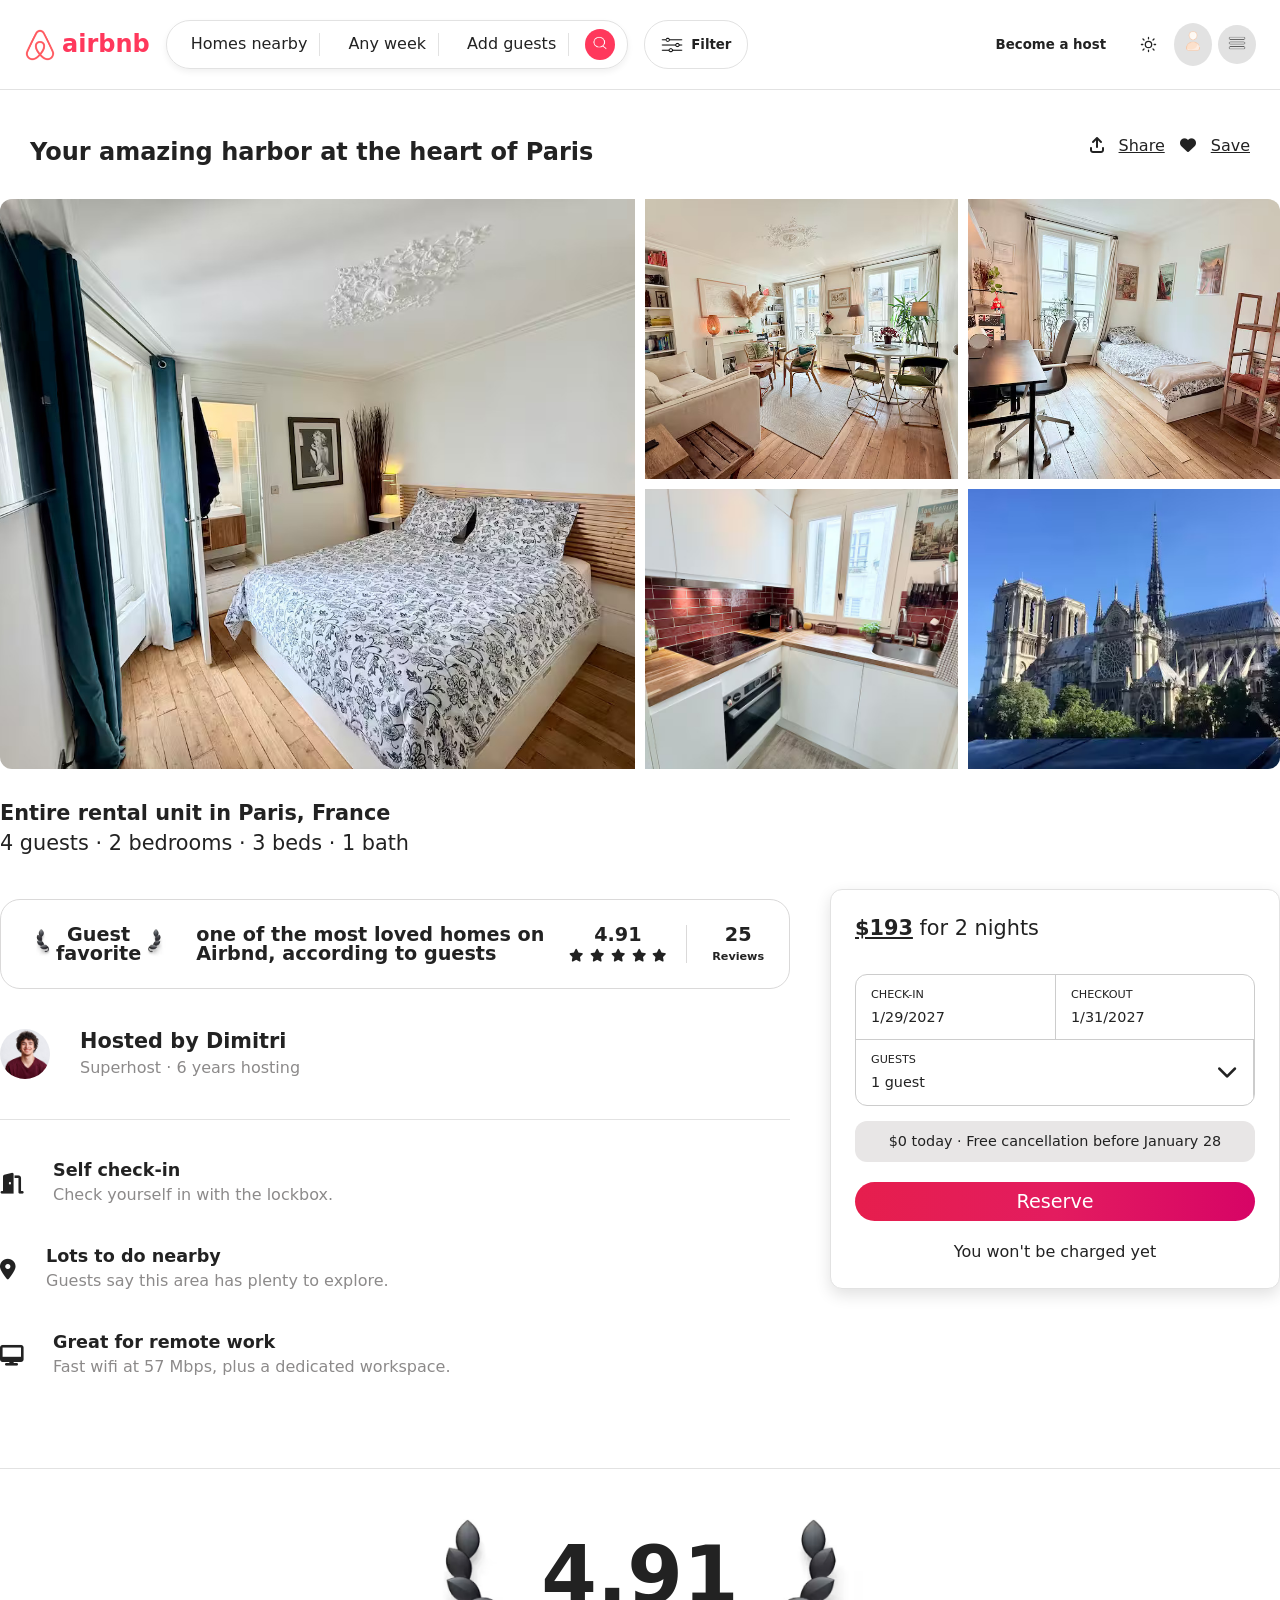
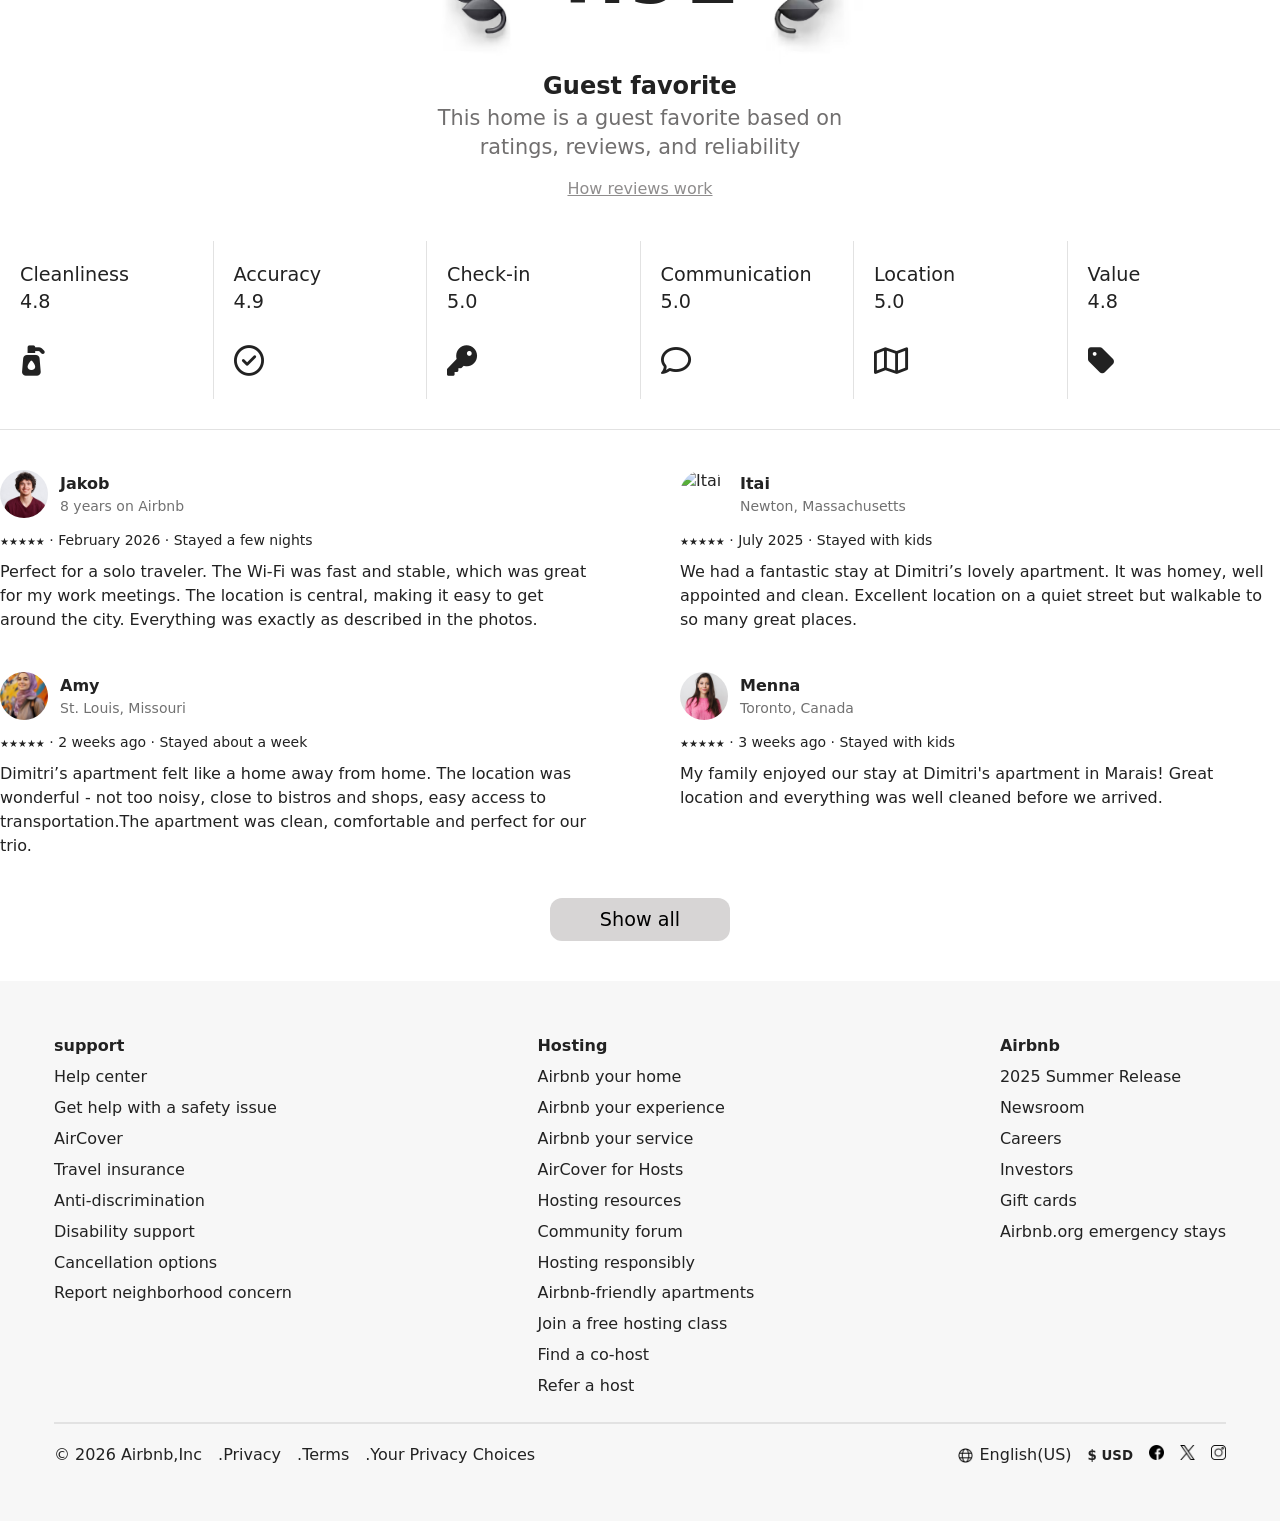
==== commit dde807bf: "addition" ====
--- a/details.html
+++ b/details.html
@@ -122,7 +122,7 @@
             </div>
           </div>
         </div> 
-      </div>
+    </div>
     </nav>
     <section class="header_details container flex">
         <h2 class="place_title">Your amazing harbor at the heart of Paris</h2>
@@ -136,10 +136,10 @@
     <section class="all_picture container">
         <div class="picture_list">
             <img src="images/picture_one.jpg" alt="Main Picture" class="big_picture"/>
-            <img src="images/list_img1.jpg" alt="Image Part 1"/>
-            <img src="images/list_img2.jpg" alt="Image Part 2"/>
-            <img src="images/list_img3.jpg" alt="Image Part 3"/>
-            <img src="images/list_img4.jpg" alt="Image Part 4"/>
+            <img src="images/list_img1.jpg" alt="Image Part 1" class="small-img"/>
+            <img src="images/list_img2.jpg" alt="Image Part 2" class="small-img"/>
+            <img src="images/list_img3.jpg" alt="Image Part 3" class="small-img"/>
+            <img src="images/list_img4.jpg" alt="Image Part 4" class="small-img"/>
         </div>
     </section>
     <section class="content container flex">
@@ -288,15 +288,83 @@
                 <span class="stay_type">Stayed a few nights</span>
             </div>
             <p class="comment_text">
-                Dimitri rents out his own cozy apartment in the heart of Paris' stunning 5th district. The location couldn't be better for everyone who wants to enjoy a beautiful time surrounded by...
+                Perfect for a solo traveler. The Wi-Fi was fast and stable, which was great for my work meetings. The location is central, making it easy to get around the city. Everything was exactly as described in the photos.
             </p>
         </div>
         <div class="comment_card">
             <div class="user_info">
-                <img src="images/person_picture.jpg" alt="Jakob">
-                <div class="user_details">
-                    <h4>Jakob</h4>
-                    <p>8 years on Airbnb</p>
+                <img src="images/person_two.jpg" alt="Itai">
+                <div class="user_details">
+                    <h4>Itai</h4>
+                    <p>Newton, Massachusetts</p>
+                </div>
+            </div>
+            <div class="comment_meta">
+                <span class="stars">★★★★★</span> · 
+                <span class="date">July 2025</span> · 
+                <span class="stay_type">Stayed with kids</span>
+            </div>
+            <p class="comment_text">
+                We had a fantastic stay at Dimitri’s lovely apartment. It was homey, well appointed and clean. Excellent location on a quiet street but walkable to so many great places.
+            </p>
+        </div>
+        <div class="comment_card">
+            <div class="user_info">
+                <img src="images/person_three.jpg" alt="Amy">
+                <div class="user_details">
+                    <h4>Amy</h4>
+                    <p>St. Louis, Missouri</p>
+                </div>
+            </div>
+            <div class="comment_meta">
+                <span class="stars">★★★★★</span> · 
+                <span class="date">2 weeks ago</span> · 
+                <span class="stay_type">Stayed about a week</span>
+            </div>
+            <p class="comment_text">
+                Dimitri’s apartment felt like a home away from home. The location was wonderful - not too noisy, close to bistros and shops, easy access to transportation.The apartment was clean, comfortable and perfect for our trio. 
+            </p>
+        </div>
+        <div class="comment_card">
+            <div class="user_info">
+                <img src="images/person_four.jpg" alt="Menna">
+                <div class="user_details">
+                    <h4>Menna</h4>
+                    <p>Toronto, Canada</p>
+                </div>
+            </div>
+            <div class="comment_meta">
+                <span class="stars">★★★★★</span> · 
+                <span class="date">3 weeks ago</span> · 
+                <span class="stay_type">Stayed with kids</span>
+            </div>
+            <p class="comment_text">
+                My family enjoyed our stay at Dimitri's apartment in Marais!  Great location and everything was well cleaned before we arrived.
+            </p>
+        </div>
+        <div class="comment_card extra hidden">
+            <div class="user_info">
+                <img src="images/person_five.jpg" alt="Ali">
+                <div class="user_details">
+                    <h4>Ali</h4>
+                    <p>Czechia</p>
+                </div>
+            </div>
+            <div class="comment_meta">
+                <span class="stars">★★★★★</span> · 
+                <span class="date">May 2025</span> · 
+                <span class="stay_type">Stayed a few nights</span>
+            </div>
+            <p class="comment_text">
+                Great property and so’s the host. Right outside of Pigalle with great amenities, restaurants, transport and other services nearby, we felt right at home.
+            </p>
+        </div>
+        <div class="comment_card extra hidden">
+            <div class="user_info">
+                <img src="images/person_six.jpg" alt="Noor">
+                <div class="user_details">
+                    <h4>Noor</h4>
+                    <p>12 years on Airbnb</p>
                 </div>
             </div>
             <div class="comment_meta">
@@ -305,14 +373,14 @@
                 <span class="stay_type">Stayed a few nights</span>
             </div>
             <p class="comment_text">
-                Dimitri rents out his own cozy apartment in the heart of Paris' stunning 5th district. The location couldn't be better for everyone who wants to enjoy a beautiful time surrounded by...
-            </p>
-        </div>
-        <div class="comment_card">
-            <div class="user_info">
-                <img src="images/person_picture.jpg" alt="Jakob">
-                <div class="user_details">
-                    <h4>Jakob</h4>
+                One of the best Airbnb experiences I’ve had in Paris! The location was perfect—close to everything yet quiet enough to relax.
+            </p>
+        </div>
+        <div class="comment_card extra hidden">
+            <div class="user_info">
+                <img src="images/person_seven.jpg" alt="Omar">
+                <div class="user_details">
+                    <h4>Omar</h4>
                     <p>8 years on Airbnb</p>
                 </div>
             </div>
@@ -325,11 +393,11 @@
                 Dimitri rents out his own cozy apartment in the heart of Paris' stunning 5th district. The location couldn't be better for everyone who wants to enjoy a beautiful time surrounded by...
             </p>
         </div>
-        <div class="comment_card">
-            <div class="user_info">
-                <img src="images/person_picture.jpg" alt="Jakob">
-                <div class="user_details">
-                    <h4>Jakob</h4>
+        <div class="comment_card extra hidden">
+            <div class="user_info">
+                <img src="images/person_eight.jpg" alt="Heba">
+                <div class="user_details">
+                    <h4>Heba</h4>
                     <p>8 years on Airbnb</p>
                 </div>
             </div>
@@ -339,9 +407,10 @@
                 <span class="stay_type">Stayed a few nights</span>
             </div>
             <p class="comment_text">
-                Dimitri rents out his own cozy apartment in the heart of Paris' stunning 5th district. The location couldn't be better for everyone who wants to enjoy a beautiful time surrounded by...
-            </p>
-        </div>
+                Our family had a wonderful stay! The apartment was spacious, clean, and located in a very safe neighborhood. The kids loved the nearby parks, and the host was extremely helpful with local recommendations. Highly recommended for families!
+            </p>
+        </div>
+        
         </div>
         <button class="btn_show_all">Show all</button>
     </section>
@@ -362,32 +431,32 @@
         </div>
     </div>
 </div>
- <footer>
-      <div class="pages-link">
+<footer>
+    <div class="pages-link">
         <div>
-          <h6>support</h6>
-          <p>Help center</p>
-          <p>Get help with a safety issue</p>
-          <p>AirCover</p>
-          <p>Travel insurance</p>
-          <p>Anti-discrimination</p>
-          <p>Disability support</p>
-          <p>Cancellation options</p>
-          <p>Report neighborhood concern</p>
+        <h6>support</h6>
+        <p>Help center</p>
+        <p>Get help with a safety issue</p>
+        <p>AirCover</p>
+        <p>Travel insurance</p>
+        <p>Anti-discrimination</p>
+        <p>Disability support</p>
+        <p>Cancellation options</p>
+        <p>Report neighborhood concern</p>
         </div>
         <div>
-          <h6>Hosting</h6>
-          <p>Airbnb your home</p>
-          <p>Airbnb your experience</p>
-          <p>Airbnb your service</p>
-          <p>AirCover for Hosts</p>
-          <p>Hosting resources</p>
-          <p>Community forum</p>
-          <p>Hosting responsibly</p>
-          <p>Airbnb-friendly apartments</p>
-          <p>Join a free hosting class</p>
-          <p>Find a co‑host</p>
-          <p>Refer a host</p>
+        <h6>Hosting</h6>
+        <p>Airbnb your home</p>
+        <p>Airbnb your experience</p>
+        <p>Airbnb your service</p>
+        <p>AirCover for Hosts</p>
+        <p>Hosting resources</p>
+        <p>Community forum</p>
+        <p>Hosting responsibly</p>
+        <p>Airbnb-friendly apartments</p>
+        <p>Join a free hosting class</p>
+        <p>Find a co‑host</p>
+        <p>Refer a host</p>
         </div>
         <div>
           <h6>Airbnb</h6>
@@ -434,5 +503,7 @@
       </div>
     </footer>
     <script src="scripts/details.js"></script>
+    <script src="./scripts/main.js"></script>
+
 </body>
 </html>
--- a/styles/Pages/details.css
+++ b/styles/Pages/details.css
@@ -30,10 +30,16 @@
     width: 100%;
     height: 100%;
     object-fit: cover;
+    transition: all 0.3s ease; 
+    cursor: pointer;
 }
 .picture_list .big_picture {
     grid-column: 1 / 3;
     grid-row: 1 / 3;
+}
+.picture_list img:hover {
+    filter: brightness(0.7) contrast(0.9);
+    transform: scale(1.01);  
 }
 .content {
     margin-top: 30px;
@@ -178,9 +184,6 @@
 .picture_info .picture_text span {
     color: #8c8a8a;
     font-size: 1rem;
-}
-.all_icon {
-    
 }
 .icons {
     margin-top: 40px;
@@ -352,4 +355,96 @@
 }
 .fa-facebook { 
     color: #1877F2; 
+}
+.star-active {
+    color: #FFD700 !important;
+}
+.extra.hidden {
+    display: none;
+}
+
+/* Media Queries 
+Tablet and smaller screens */
+@media (max-width: 768px) {
+.picture_list {
+    grid-template-columns: repeat(2, 1fr);
+    grid-auto-rows: 200px;
+}
+.picture_list .big_picture {
+    grid-column: 1 / -1;
+    grid-row: 1;
+}
+.content {
+    flex-direction: column;
+    gap: 20px;
+}
+.right_side {
+    position: static;
+    max-width: 100%;
+    margin-top: 20px;
+}
+.all_comments {
+    grid-template-columns: 1fr;
+    row-gap: 20px;
+}
+.show_icons {
+    flex-wrap: wrap;
+    justify-content: center;
+}
+.show_icon_one {
+    flex: 1 1 45%;
+    min-width: 150px;
+}
+}
+
+/* Mobile screens */
+@media (max-width: 480px) {
+.header_details {
+    flex-direction: column;
+    align-items: flex-start;
+    gap: 10px;
+}
+.picture_list {
+    grid-template-columns: 1fr;
+    grid-auto-rows: 200px;
+}
+.picture_list .big_picture {
+    grid-column: 1 / -1;
+    grid-row: auto;
+}
+.content {
+    padding: 15px;
+}
+.left-side .reviews {
+    flex-direction: column;
+    gap: 15px;
+    text-align: center;
+}
+.reviews .star, .reviews .total_review {
+    border-right: none;
+    padding-right: 0;
+}
+.icons {
+    flex-direction: column;
+    gap: 15px;
+}
+.right_side table {
+    font-size: 0.8rem;
+}
+.show_icons {
+    flex-direction: column;
+    align-items: center;
+}
+.show_icon_one {
+    flex: 1 1 100%;
+    border-right: none;
+    padding: 10px 0;
+}
+.all_comments {
+    grid-template-columns: 1fr;
+}
+.modal-content {
+        width: 90%;
+        margin: 20% auto;
+}
 }
